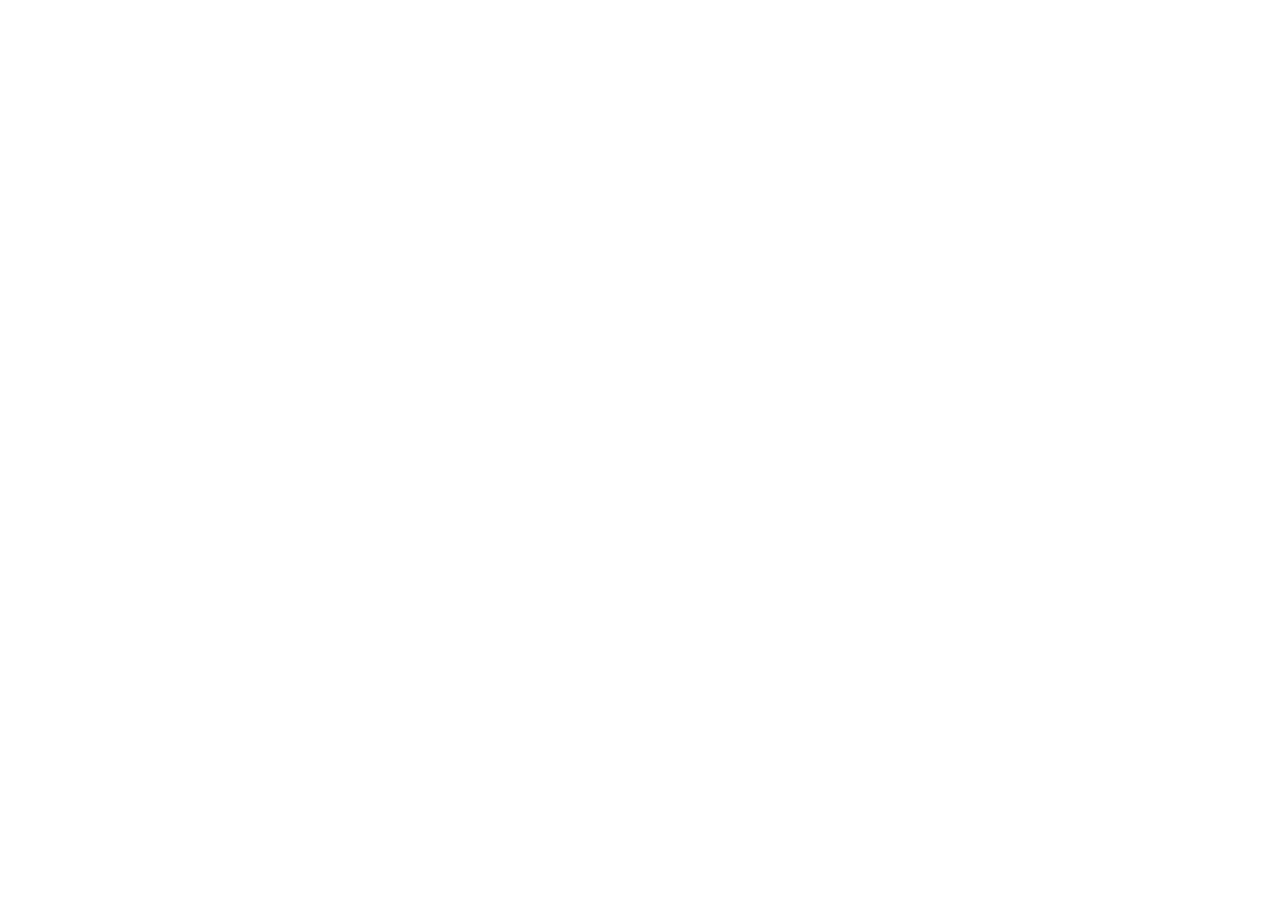
==== paneles/panel-admin.html @ 3c6b1257 "feat: estructura base FerreSystem v0.1 - multi-tenant ERP-agnostico" ====
<!DOCTYPE html>
<html lang="es">
<head>
<meta charset="UTF-8">
<title>Panel Admin — FerreSystem</title>
<!-- TODO: cargar branding/{tenant_id}/branding.json (colores, logo, nombre) -->
</head>
<body>
<!-- TODO: tabs genéricos: Stock, Ventas, Pedidos, Despachos, Marketing -->
<!-- TODO: nunca hardcodear bodegas ni tenant_id — leer de config inyectada en build/deploy -->
</body>
</html>
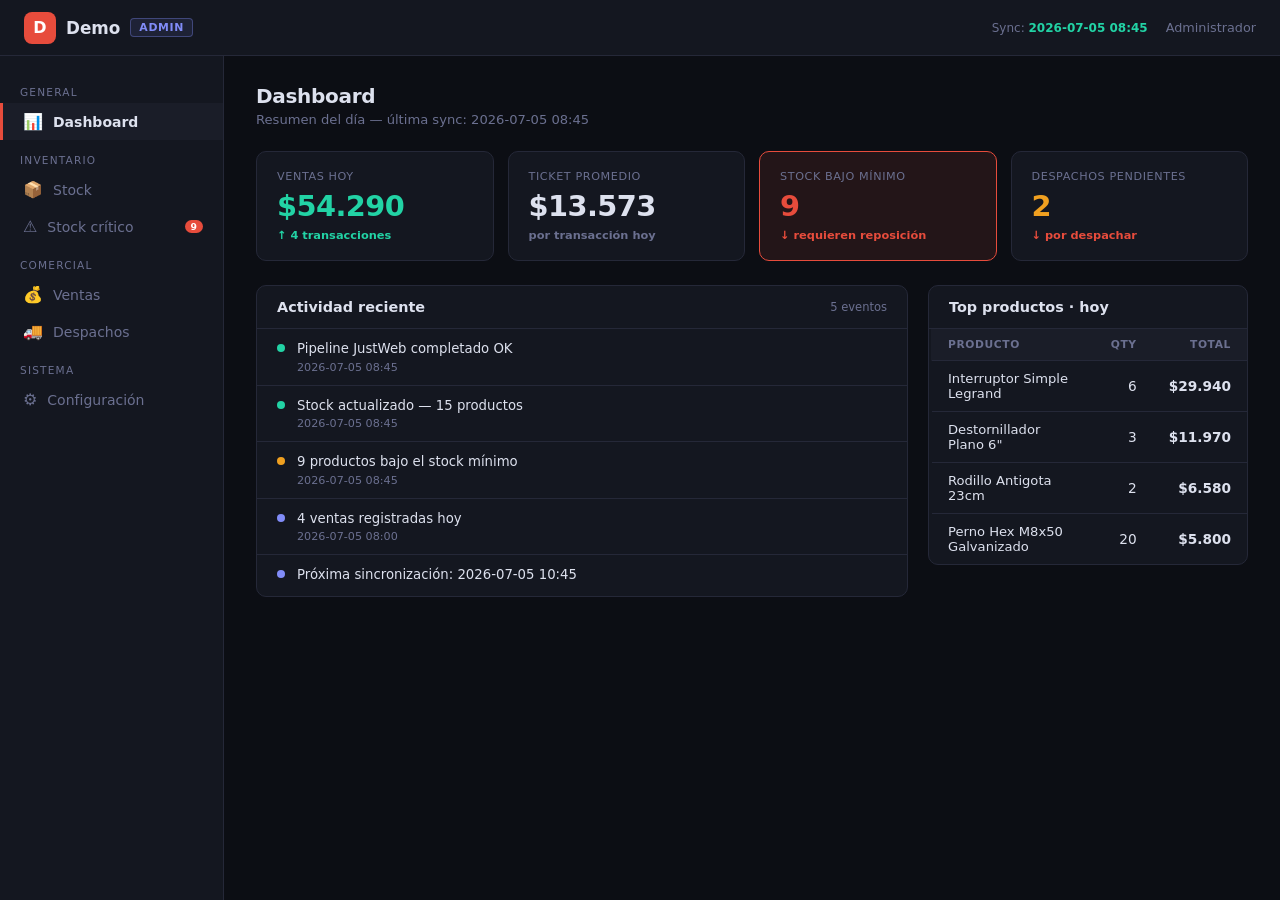
==== commit 9caa7f31: "feat(paneles): panel-admin completo + animaciones en vendedor y cliente - panel-admin.html: reescrit" ====
--- a/paneles/panel-admin.html
+++ b/paneles/panel-admin.html
@@ -2,11 +2,1088 @@
 <html lang="es">
 <head>
 <meta charset="UTF-8">
+<meta name="viewport" content="width=device-width, initial-scale=1.0">
 <title>Panel Admin — FerreSystem</title>
-<!-- TODO: cargar branding/{tenant_id}/branding.json (colores, logo, nombre) -->
+<style>
+  :root {
+    --cp: #e74c3c;
+    --bg: #0c0e14;
+    --bg-card: #141720;
+    --bg-card2: #1a1d28;
+    --border: #252838;
+    --text: #dde1ee;
+    --muted: #6b7090;
+    --ok: #22d3a5;
+    --ok-bg: rgba(34,211,165,0.09);
+    --warn: #f0a020;
+    --warn-bg: rgba(240,160,32,0.10);
+    --err: #e74c3c;
+    --err-bg: rgba(231,76,60,0.10);
+    --info: #818cf8;
+    --info-bg: rgba(129,140,248,0.10);
+    --r: 10px;
+    --font: 'Segoe UI', system-ui, sans-serif;
+  }
+  *, *::before, *::after { box-sizing: border-box; margin: 0; padding: 0; }
+  body { background: var(--bg); color: var(--text); font-family: var(--font); min-height: 100vh; }
+
+  /* ── ANIMATIONS ──────────────────────────────────────────────────────── */
+  @keyframes rise {
+    to { opacity: 1; transform: translateY(0); }
+  }
+  @keyframes pageIn {
+    from { opacity: 0; transform: translateY(8px); }
+    to   { opacity: 1; transform: translateY(0); }
+  }
+  @media (prefers-reduced-motion: reduce) {
+    .kpi-card, .stat-card { animation: none !important; opacity: 1 !important; transform: none !important; }
+    .page.active { animation: none; }
+    .nav-item { transition: none; }
+  }
+
+  /* ── NAV ─────────────────────────────────────────────────────────────── */
+  nav {
+    display: flex; align-items: center; justify-content: space-between;
+    padding: 0 24px; height: 56px;
+    background: var(--bg-card); border-bottom: 1px solid var(--border);
+    position: sticky; top: 0; z-index: 100;
+  }
+  .nav-logo { display: flex; align-items: center; gap: 10px; font-weight: 700; font-size: 1.05rem; }
+  .nav-logo-dot {
+    width: 32px; height: 32px; border-radius: 8px;
+    background: var(--cp); display: flex; align-items: center;
+    justify-content: center; font-weight: 900; font-size: 1rem; color: #fff;
+    flex-shrink: 0;
+  }
+  .nav-role {
+    font-size: 0.68rem; background: var(--info-bg); color: var(--info);
+    border: 1px solid rgba(129,140,248,0.35); border-radius: 4px;
+    padding: 2px 8px; text-transform: uppercase; letter-spacing: 0.06em; font-weight: 700;
+  }
+  .nav-right { display: flex; align-items: center; gap: 18px; }
+  .nav-sync { font-size: 0.75rem; color: var(--muted); }
+  .nav-sync strong { color: var(--ok); font-weight: 600; }
+  .nav-user { font-size: 0.8rem; color: var(--muted); }
+
+  /* ── LAYOUT ──────────────────────────────────────────────────────────── */
+  .layout { display: grid; grid-template-columns: 224px 1fr; min-height: calc(100vh - 56px); }
+
+  /* ── SIDEBAR ─────────────────────────────────────────────────────────── */
+  aside {
+    background: var(--bg-card); border-right: 1px solid var(--border);
+    padding: 16px 0; overflow-y: auto;
+  }
+  .nav-section {
+    padding: 14px 20px 5px; font-size: 0.66rem; color: var(--muted);
+    text-transform: uppercase; letter-spacing: 1.2px;
+  }
+  .nav-item {
+    display: flex; align-items: center; gap: 10px;
+    padding: 9px 20px; cursor: pointer; font-size: 0.875rem;
+    color: var(--muted); border-left: 3px solid transparent;
+    transition: background 0.18s, color 0.18s, border-color 0.18s;
+    user-select: none;
+  }
+  .nav-item:hover { background: var(--bg-card2); color: var(--text); }
+  .nav-item.active {
+    color: var(--text); border-left-color: var(--cp);
+    background: var(--bg-card2); font-weight: 600;
+  }
+  .nav-item .icon { font-size: 1rem; flex-shrink: 0; }
+  .nav-dot {
+    margin-left: auto; background: var(--err); color: #fff;
+    border-radius: 10px; font-size: 0.58rem; font-weight: 800;
+    padding: 1px 6px; display: none;
+  }
+  .nav-dot.on { display: inline; }
+
+  /* ── MAIN ────────────────────────────────────────────────────────────── */
+  main { padding: 28px 32px; overflow-y: auto; }
+  .page { display: none; }
+  .page.active { display: block; animation: pageIn 0.22s cubic-bezier(.22,1,.36,1); }
+  h2 { font-size: 1.25rem; font-weight: 800; margin-bottom: 4px; letter-spacing: -0.015em; }
+  .page-sub { color: var(--muted); font-size: 0.82rem; margin-bottom: 24px; }
+
+  /* ── KPI TILES ───────────────────────────────────────────────────────── */
+  .kpi-row {
+    display: grid; grid-template-columns: repeat(auto-fit, minmax(190px, 1fr));
+    gap: 14px; margin-bottom: 24px;
+  }
+  .kpi-card {
+    background: var(--bg-card); border: 1px solid var(--border);
+    border-radius: var(--r); padding: 18px 20px;
+    opacity: 0; transform: translateY(10px);
+    animation: rise .52s cubic-bezier(.22,1,.36,1) forwards;
+    transition: border-color 0.2s;
+  }
+  .kpi-card:nth-child(1) { animation-delay: .03s; }
+  .kpi-card:nth-child(2) { animation-delay: .08s; }
+  .kpi-card:nth-child(3) { animation-delay: .13s; }
+  .kpi-card:nth-child(4) { animation-delay: .18s; }
+  .kpi-label { font-size: 0.7rem; color: var(--muted); text-transform: uppercase; letter-spacing: 0.6px; }
+  .kpi-val {
+    font-size: 1.8rem; font-weight: 900; margin: 6px 0 5px;
+    font-variant-numeric: tabular-nums; letter-spacing: -0.02em;
+  }
+  .kpi-trend { display: flex; align-items: center; gap: 4px; font-size: 0.71rem; font-weight: 600; }
+  .kpi-trend.up   { color: var(--ok); }
+  .kpi-trend.down { color: var(--err); }
+  .kpi-trend.flat { color: var(--muted); }
+  .kpi-card.err  { border-color: var(--err);  background: var(--err-bg);  }
+  .kpi-card.err  .kpi-val  { color: var(--err); }
+  .kpi-card.ok   .kpi-val  { color: var(--ok); }
+  .kpi-card.warn .kpi-val  { color: var(--warn); }
+  .kpi-card.info .kpi-val  { color: var(--info); }
+
+  /* ── STAT CARDS ──────────────────────────────────────────────────────── */
+  .stats {
+    display: grid; grid-template-columns: repeat(auto-fit, minmax(155px, 1fr));
+    gap: 14px; margin-bottom: 20px;
+  }
+  .stat-card {
+    background: var(--bg-card); border: 1px solid var(--border);
+    border-radius: var(--r); padding: 16px 18px;
+  }
+  .stat-label { font-size: 0.7rem; color: var(--muted); text-transform: uppercase; letter-spacing: 0.5px; }
+  .stat-val { font-size: 1.65rem; font-weight: 800; margin: 5px 0 2px; font-variant-numeric: tabular-nums; }
+  .stat-sub { font-size: 0.72rem; color: var(--muted); }
+  .stat-card.err  { border-color: var(--err);  background: var(--err-bg);  }
+  .stat-card.err  .stat-val { color: var(--err); }
+  .stat-card.ok   .stat-val { color: var(--ok); }
+  .stat-card.warn .stat-val { color: var(--warn); }
+
+  /* ── GENERIC CARD ────────────────────────────────────────────────────── */
+  .card {
+    background: var(--bg-card); border: 1px solid var(--border);
+    border-radius: var(--r); overflow: hidden; margin-bottom: 20px;
+  }
+  .card-header {
+    display: flex; align-items: center; justify-content: space-between;
+    padding: 13px 20px; border-bottom: 1px solid var(--border);
+    gap: 12px;
+  }
+  .card-title { font-weight: 600; font-size: 0.9rem; display: flex; align-items: center; gap: 7px; }
+  .card-count { font-size: 0.72rem; color: var(--muted); font-weight: 400; }
+  .card-actions { display: flex; align-items: center; gap: 8px; flex-wrap: wrap; }
+
+  /* ── INPUTS ──────────────────────────────────────────────────────────── */
+  .search-input {
+    background: var(--bg-card2); border: 1px solid var(--border);
+    color: var(--text); border-radius: 6px; padding: 5px 12px;
+    font-size: 0.82rem; outline: none; width: 210px;
+    transition: border-color 0.2s;
+  }
+  .search-input:focus { border-color: var(--cp); }
+  .search-input::placeholder { color: var(--muted); }
+
+  /* ── TABLES ──────────────────────────────────────────────────────────── */
+  table { width: 100%; border-collapse: collapse; font-size: 0.855rem; }
+  th {
+    text-align: left; padding: 9px 16px;
+    font-size: 0.67rem; text-transform: uppercase; letter-spacing: 0.6px;
+    color: var(--muted); border-bottom: 1px solid var(--border);
+    background: var(--bg-card2); white-space: nowrap;
+  }
+  th.r { text-align: right; }
+  td { padding: 10px 16px; border-bottom: 1px solid var(--border); vertical-align: middle; }
+  td.r { text-align: right; }
+  tr:last-child td { border-bottom: none; }
+  tr { border-left: 3px solid transparent; }
+  tr.rl-r { border-left-color: var(--err); }
+  tr.rl-a { border-left-color: var(--warn); }
+  tr.rl-v { border-left-color: var(--ok); }
+  tbody tr:hover td { background: var(--bg-card2); }
+
+  /* ── RATIO BAR ───────────────────────────────────────────────────────── */
+  .ratio-wrap { display: flex; align-items: center; gap: 8px; }
+  .ratio-track { width: 56px; height: 4px; background: var(--border); border-radius: 2px; overflow: hidden; flex-shrink: 0; }
+  .ratio-fill { height: 100%; border-radius: 2px; transition: width 0.4s ease; }
+  .ratio-fill.r  { background: var(--err); }
+  .ratio-fill.a  { background: var(--warn); }
+  .ratio-fill.v  { background: var(--ok); }
+  .ratio-lbl { font-size: 0.68rem; font-weight: 700; font-variant-numeric: tabular-nums; }
+  .ratio-lbl.r { color: var(--err); }
+  .ratio-lbl.a { color: var(--warn); }
+  .ratio-lbl.v { color: var(--ok); }
+
+  /* ── DASHBOARD GRID ──────────────────────────────────────────────────── */
+  .dash-grid { display: grid; grid-template-columns: 1fr 320px; gap: 20px; }
+
+  /* ── ACTIVITY FEED ───────────────────────────────────────────────────── */
+  .feed-item {
+    display: flex; gap: 12px; padding: 11px 20px;
+    border-bottom: 1px solid var(--border); align-items: flex-start;
+  }
+  .feed-item:last-child { border-bottom: none; }
+  .feed-dot {
+    width: 8px; height: 8px; border-radius: 50%;
+    margin-top: 4px; flex-shrink: 0;
+  }
+  .feed-dot.ok   { background: var(--ok); }
+  .feed-dot.warn { background: var(--warn); }
+  .feed-dot.err  { background: var(--err); box-shadow: 0 0 5px var(--err); }
+  .feed-dot.info { background: var(--info); }
+  .feed-text { font-size: 0.83rem; line-height: 1.4; }
+  .feed-meta { font-size: 0.7rem; color: var(--muted); margin-top: 2px; }
+
+  /* ── BODEGA PILLS ────────────────────────────────────────────────────── */
+  .bodega-pills {
+    display: flex; gap: 7px; flex-wrap: wrap;
+    padding: 12px 20px; border-bottom: 1px solid var(--border);
+  }
+  .bodega-pill {
+    background: var(--bg-card2); border: 1px solid var(--border);
+    color: var(--muted); border-radius: 20px; padding: 4px 14px;
+    font-size: 0.77rem; cursor: pointer; font-weight: 500;
+    transition: all 0.18s;
+  }
+  .bodega-pill.active { background: var(--cp); border-color: var(--cp); color: #fff; }
+  .bodega-pill:hover:not(.active) { border-color: var(--muted); color: var(--text); }
+
+  /* ── PERIOD SELECTOR ─────────────────────────────────────────────────── */
+  .period-tabs {
+    display: flex; gap: 3px; background: var(--bg-card2);
+    border-radius: 8px; padding: 3px; width: fit-content;
+  }
+  .period-tab {
+    padding: 5px 16px; border-radius: 6px; font-size: 0.78rem;
+    cursor: pointer; color: var(--muted); border: none;
+    background: none; transition: all 0.18s;
+  }
+  .period-tab.active {
+    background: var(--bg-card); color: var(--text); font-weight: 600;
+    box-shadow: 0 1px 4px rgba(0,0,0,0.35);
+  }
+
+  /* ── STATUS BADGES ───────────────────────────────────────────────────── */
+  .badge {
+    display: inline-flex; align-items: center; gap: 4px;
+    padding: 3px 9px; border-radius: 12px; font-size: 0.7rem; font-weight: 700;
+    white-space: nowrap;
+  }
+  .badge::before { content: ''; width: 5px; height: 5px; border-radius: 50%; flex-shrink: 0; }
+  .badge-pend { background: var(--warn-bg); color: var(--warn); border: 1px solid rgba(240,160,32,0.35); }
+  .badge-pend::before { background: var(--warn); }
+  .badge-env  { background: var(--info-bg); color: var(--info); border: 1px solid rgba(129,140,248,0.35); }
+  .badge-env::before  { background: var(--info); }
+  .badge-ok   { background: var(--ok-bg);   color: var(--ok);   border: 1px solid rgba(34,211,165,0.3); }
+  .badge-ok::before   { background: var(--ok); }
+  .badge-off  { background: rgba(107,114,128,0.1); color: var(--muted); border: 1px solid var(--border); }
+  .badge-off::before  { background: var(--muted); }
+
+  /* ── FILTER BUTTONS ──────────────────────────────────────────────────── */
+  .btn-filter {
+    padding: 4px 12px; border-radius: 6px; font-size: 0.77rem; font-weight: 500;
+    cursor: pointer; border: 1px solid var(--border); background: var(--bg-card2);
+    color: var(--muted); transition: all 0.18s;
+  }
+  .btn-filter:hover { border-color: var(--muted); color: var(--text); }
+  .btn-filter.active { background: var(--bg-card); color: var(--text); border-color: rgba(255,255,255,0.2); font-weight: 600; }
+
+  /* ── MODULE GRID ─────────────────────────────────────────────────────── */
+  .module-grid {
+    display: grid; grid-template-columns: repeat(auto-fill, minmax(200px, 1fr));
+    gap: 10px; padding: 18px;
+  }
+  .module-card {
+    background: var(--bg-card2); border: 1px solid var(--border);
+    border-radius: 8px; padding: 13px 15px;
+    display: flex; align-items: center; justify-content: space-between; gap: 10px;
+  }
+  .module-name { font-size: 0.84rem; font-weight: 600; }
+  .module-desc { font-size: 0.7rem; color: var(--muted); margin-top: 2px; }
+  .mod-on  { color: var(--ok);   font-size: 0.72rem; font-weight: 700; white-space: nowrap; }
+  .mod-off { color: var(--muted); font-size: 0.72rem; font-weight: 700; white-space: nowrap; }
+
+  /* ── CONFIG ROWS ─────────────────────────────────────────────────────── */
+  .cfg-row {
+    display: flex; justify-content: space-between; align-items: center;
+    padding: 10px 20px; border-bottom: 1px solid var(--border); font-size: 0.855rem;
+    gap: 16px;
+  }
+  .cfg-row:last-child { border-bottom: none; }
+  .cfg-key { color: var(--muted); flex-shrink: 0; }
+  .cfg-val { font-family: 'Consolas', monospace; font-size: 0.8rem; text-align: right; }
+
+  /* ── ALERT ITEMS ─────────────────────────────────────────────────────── */
+  .alerta-item {
+    display: flex; align-items: center; gap: 14px;
+    padding: 12px 20px; border-bottom: 1px solid var(--border);
+  }
+  .alerta-item:last-child { border-bottom: none; }
+  .alerta-icon { font-size: 1.1rem; flex-shrink: 0; }
+  .alerta-info { flex: 1; min-width: 0; }
+  .alerta-nombre { font-weight: 600; font-size: 0.875rem; white-space: nowrap; overflow: hidden; text-overflow: ellipsis; }
+  .alerta-detalle { font-size: 0.73rem; color: var(--muted); margin-top: 2px; }
+  .alerta-nums { text-align: right; flex-shrink: 0; }
+  .alerta-num { font-size: 1.3rem; font-weight: 900; color: var(--err); font-variant-numeric: tabular-nums; }
+  .alerta-min { font-size: 0.7rem; color: var(--muted); }
+
+  /* ── EMPTY STATE ─────────────────────────────────────────────────────── */
+  .empty { text-align: center; padding: 48px 20px; color: var(--muted); }
+  .empty .icon { font-size: 2rem; margin-bottom: 10px; }
+  .empty p { font-size: 0.875rem; }
+
+  /* ── MONO ────────────────────────────────────────────────────────────── */
+  .mono { font-family: 'Consolas', monospace; font-size: 0.8rem; color: var(--muted); }
+
+  /* ── RESPONSIVE ──────────────────────────────────────────────────────── */
+  @media (max-width: 960px) {
+    .dash-grid { grid-template-columns: 1fr; }
+  }
+  @media (max-width: 860px) {
+    .layout { grid-template-columns: 1fr; }
+    aside { display: none; }
+    main { padding: 16px; }
+    .kpi-row { grid-template-columns: repeat(2, 1fr); }
+  }
+  @media (max-width: 480px) {
+    .kpi-row { grid-template-columns: 1fr; }
+    .search-input { width: 100%; }
+  }
+</style>
 </head>
 <body>
-<!-- TODO: tabs genéricos: Stock, Ventas, Pedidos, Despachos, Marketing -->
-<!-- TODO: nunca hardcodear bodegas ni tenant_id — leer de config inyectada en build/deploy -->
+
+<nav>
+  <div class="nav-logo">
+    <div class="nav-logo-dot" id="nav-inicial">F</div>
+    <span id="nav-nombre">FerreSystem</span>
+    <span class="nav-role">Admin</span>
+  </div>
+  <div class="nav-right">
+    <span class="nav-sync">Sync: <strong id="nav-sync">—</strong></span>
+    <span class="nav-user" id="nav-user">Administrador</span>
+  </div>
+</nav>
+
+<div class="layout">
+  <aside>
+    <div class="nav-section">General</div>
+    <div class="nav-item active" onclick="showPage('dashboard', this)">
+      <span class="icon">📊</span> Dashboard
+    </div>
+
+    <div class="nav-section">Inventario</div>
+    <div class="nav-item" onclick="showPage('stock', this)">
+      <span class="icon">📦</span> Stock
+    </div>
+    <div class="nav-item" onclick="showPage('alertas', this)" id="menu-alertas">
+      <span class="icon">⚠️</span> Stock crítico
+      <span class="nav-dot" id="dot-alertas">0</span>
+    </div>
+
+    <div class="nav-section">Comercial</div>
+    <div class="nav-item" onclick="showPage('ventas', this)">
+      <span class="icon">💰</span> Ventas
+    </div>
+    <div class="nav-item" onclick="showPage('despachos', this)">
+      <span class="icon">🚚</span> Despachos
+    </div>
+
+    <div class="nav-section">Sistema</div>
+    <div class="nav-item" onclick="showPage('config', this)">
+      <span class="icon">⚙️</span> Configuración
+    </div>
+  </aside>
+
+  <main>
+
+    <!-- ── DASHBOARD ──────────────────────────────────────────────────── -->
+    <div class="page active" id="page-dashboard">
+      <h2>Dashboard</h2>
+      <p class="page-sub" id="dash-sub">Resumen operacional</p>
+
+      <div class="kpi-row" id="kpi-row"></div>
+
+      <div class="dash-grid">
+        <div>
+          <div class="card">
+            <div class="card-header">
+              <span class="card-title">Actividad reciente</span>
+              <span class="card-count" id="feed-count"></span>
+            </div>
+            <div id="feed-lista"></div>
+          </div>
+        </div>
+
+        <div>
+          <div class="card">
+            <div class="card-header">
+              <span class="card-title">Top productos · hoy</span>
+            </div>
+            <table>
+              <thead>
+                <tr>
+                  <th>Producto</th>
+                  <th class="r">Qty</th>
+                  <th class="r">Total</th>
+                </tr>
+              </thead>
+              <tbody id="top-prod"></tbody>
+            </table>
+          </div>
+        </div>
+      </div>
+    </div>
+
+    <!-- ── STOCK ───────────────────────────────────────────────────────── -->
+    <div class="page" id="page-stock">
+      <h2>Stock</h2>
+      <p class="page-sub">Inventario actual sincronizado desde el ERP</p>
+
+      <div class="stats" id="stats-stock"></div>
+
+      <div class="card">
+        <div class="bodega-pills" id="bodega-pills"></div>
+        <div class="card-header">
+          <span class="card-title">
+            Productos
+            <span class="card-count" id="stock-count"></span>
+          </span>
+          <div class="card-actions">
+            <input class="search-input" type="text"
+              placeholder="Buscar producto o SKU…"
+              oninput="filtrarStock(this.value)">
+          </div>
+        </div>
+        <table>
+          <thead>
+            <tr>
+              <th>SKU</th>
+              <th>Producto</th>
+              <th>Categoría</th>
+              <th>Bodega</th>
+              <th class="r">Stock</th>
+              <th class="r">Mínimo</th>
+              <th>Estado</th>
+            </tr>
+          </thead>
+          <tbody id="tabla-stock"></tbody>
+        </table>
+      </div>
+    </div>
+
+    <!-- ── ALERTAS ─────────────────────────────────────────────────────── -->
+    <div class="page" id="page-alertas">
+      <h2>Stock crítico</h2>
+      <p class="page-sub">Productos bajo mínimo — requieren reposición</p>
+
+      <div class="stats" id="stats-alertas"></div>
+
+      <div class="card">
+        <div id="lista-alertas"></div>
+      </div>
+    </div>
+
+    <!-- ── VENTAS ──────────────────────────────────────────────────────── -->
+    <div class="page" id="page-ventas">
+      <h2>Ventas</h2>
+      <p class="page-sub">Historial de transacciones del ERP</p>
+
+      <div style="display:flex;align-items:center;gap:16px;margin-bottom:20px;flex-wrap:wrap">
+        <div class="period-tabs">
+          <button class="period-tab active" onclick="setPeriodo('hoy',this)">Hoy</button>
+          <button class="period-tab" onclick="setPeriodo('semana',this)">Semana</button>
+          <button class="period-tab" onclick="setPeriodo('mes',this)">Mes</button>
+        </div>
+      </div>
+
+      <div class="stats" id="stats-ventas"></div>
+
+      <div class="card">
+        <div class="card-header">
+          <span class="card-title">
+            Transacciones
+            <span class="card-count" id="ventas-count"></span>
+          </span>
+          <input class="search-input" type="text"
+            placeholder="Buscar producto…"
+            oninput="filtrarVentas(this.value)">
+        </div>
+        <table>
+          <thead>
+            <tr>
+              <th>Fecha</th>
+              <th>Producto</th>
+              <th>Categoría</th>
+              <th class="r">Qty</th>
+              <th class="r">P. unit.</th>
+              <th class="r">Total</th>
+              <th>Vendedor</th>
+            </tr>
+          </thead>
+          <tbody id="tabla-ventas"></tbody>
+        </table>
+      </div>
+    </div>
+
+    <!-- ── DESPACHOS ───────────────────────────────────────────────────── -->
+    <div class="page" id="page-despachos">
+      <h2>Despachos</h2>
+      <p class="page-sub">Pedidos y estado de entrega</p>
+
+      <div class="stats" id="stats-despachos"></div>
+
+      <div class="card">
+        <div class="card-header">
+          <span class="card-title">
+            Pedidos
+            <span class="card-count" id="despachos-count"></span>
+          </span>
+          <div class="card-actions">
+            <button class="btn-filter active" onclick="setFiltroDesp('todos',this)">Todos</button>
+            <button class="btn-filter" onclick="setFiltroDesp('pendiente',this)">Pendientes</button>
+            <button class="btn-filter" onclick="setFiltroDesp('enviado',this)">En camino</button>
+            <button class="btn-filter" onclick="setFiltroDesp('entregado',this)">Entregados</button>
+          </div>
+        </div>
+        <table>
+          <thead>
+            <tr>
+              <th>N° Pedido</th>
+              <th>Cliente</th>
+              <th>Detalle</th>
+              <th class="r">Total</th>
+              <th>Estado</th>
+              <th>Fecha</th>
+            </tr>
+          </thead>
+          <tbody id="tabla-despachos"></tbody>
+        </table>
+      </div>
+    </div>
+
+    <!-- ── CONFIGURACIÓN ───────────────────────────────────────────────── -->
+    <div class="page" id="page-config">
+      <h2>Configuración</h2>
+      <p class="page-sub">Parámetros del tenant — solo lectura</p>
+
+      <div class="card" style="margin-bottom:20px">
+        <div class="card-header"><span class="card-title">Módulos activos</span></div>
+        <div class="module-grid" id="module-grid"></div>
+      </div>
+
+      <div class="card" style="margin-bottom:20px">
+        <div class="card-header"><span class="card-title">Conexión ERP</span></div>
+        <div id="cfg-erp"></div>
+      </div>
+
+      <div class="card">
+        <div class="card-header"><span class="card-title">Pipeline de sincronización</span></div>
+        <div id="cfg-sync"></div>
+      </div>
+    </div>
+
+  </main>
+</div>
+
+<script>
+// ─── TENANT CONFIG ────────────────────────────────────────────────────────────
+// En producción se inyecta desde tenants/{id}.json + branding/{id}/branding.json
+const TENANT_CONFIG = {
+  nombre_corto:    "Demo",
+  color_primario:  "#e74c3c",
+  bodegas:         ["Principal", "Secundaria"],
+  stock_minimo_default: 5,
+  modulos_activos: {
+    dashboard:     true,
+    stock:         true,
+    ventas:        true,
+    despachos:     true,
+    alertas:       true,
+    configuracion: true,
+  },
+  alertas: {
+    stock_minimo_por_categoria: {
+      "Tornillería": 20,
+      "Herramientas": 3,
+      "Electricidad": 10,
+      "Plomería": 8,
+      "Pintura": 5,
+    }
+  },
+  erp: "JustWeb",
+  sync: {
+    stock_cada_horas:  2,
+    ventas_cada_horas: 1,
+    ultima_sync:       "2026-07-05 08:45",
+    siguiente_sync:    "2026-07-05 10:45",
+  }
+};
+
+// ─── STOCK DATA ───────────────────────────────────────────────────────────────
+// En producción desde data/{tenant_id}/{token}/stock.json
+const STOCK_DATA = [
+  { sku:"TOR-001", nombre:'Tornillo 6x1" C/Plana Zincado x100', categoria:"Tornillería",  bodega:"Principal",  stock:3,  precio:1490  },
+  { sku:"TOR-002", nombre:"Perno Hex M8x50 Galvanizado",         categoria:"Tornillería",  bodega:"Principal",  stock:45, precio:290   },
+  { sku:"TOR-003", nombre:"Tuerca M8 Galvanizada x50",           categoria:"Tornillería",  bodega:"Principal",  stock:2,  precio:890   },
+  { sku:"HER-001", nombre:'Destornillador Plano 6"',             categoria:"Herramientas", bodega:"Principal",  stock:12, precio:3990  },
+  { sku:"HER-002", nombre:"Martillo Carpintero 500g",            categoria:"Herramientas", bodega:"Principal",  stock:1,  precio:8490  },
+  { sku:"HER-003", nombre:"Llave Combinada 13mm",                categoria:"Herramientas", bodega:"Secundaria", stock:7,  precio:4290  },
+  { sku:"ELE-001", nombre:"Cable THHN 2.5mm Rojo x100m",         categoria:"Electricidad", bodega:"Principal",  stock:4,  precio:89900 },
+  { sku:"ELE-002", nombre:"Interruptor Simple Legrand",          categoria:"Electricidad", bodega:"Principal",  stock:18, precio:4990  },
+  { sku:"ELE-003", nombre:"Enchufe Triple c/tierra",             categoria:"Electricidad", bodega:"Principal",  stock:9,  precio:2990  },
+  { sku:"PLO-001", nombre:"Codo PVC 110mm 90°",                  categoria:"Plomería",     bodega:"Principal",  stock:6,  precio:1890  },
+  { sku:"PLO-002", nombre:'Llave de Paso 1/2" Bronce',           categoria:"Plomería",     bodega:"Principal",  stock:2,  precio:7990  },
+  { sku:"PIN-001", nombre:"Pintura Látex Blanco 4L",             categoria:"Pintura",      bodega:"Principal",  stock:0,  precio:15990 },
+  { sku:"PIN-002", nombre:"Rodillo Antigota 23cm",               categoria:"Pintura",      bodega:"Principal",  stock:11, precio:3290  },
+  { sku:"TOR-004", nombre:'Clavo Punta París 3" x1kg',           categoria:"Tornillería",  bodega:"Secundaria", stock:88, precio:1990  },
+  { sku:"HER-004", nombre:"Sierra Caladora Black+Decker",        categoria:"Herramientas", bodega:"Principal",  stock:2,  precio:54990 },
+];
+
+// ─── VENTAS DATA ──────────────────────────────────────────────────────────────
+// En producción desde data/{tenant_id}/{token}/ventas.json
+const VENTAS_DATA = [
+  { fecha:"2026-07-05 09:12", sku:"TOR-002", nombre:"Perno Hex M8x50 Galvanizado",   categoria:"Tornillería",  qty:20, precio:290,   vendedor:"C. Muñoz" },
+  { fecha:"2026-07-05 08:55", sku:"HER-001", nombre:'Destornillador Plano 6"',        categoria:"Herramientas", qty:3,  precio:3990,  vendedor:"R. Lagos"  },
+  { fecha:"2026-07-05 08:30", sku:"ELE-002", nombre:"Interruptor Simple Legrand",    categoria:"Electricidad", qty:6,  precio:4990,  vendedor:"C. Muñoz"  },
+  { fecha:"2026-07-05 08:10", sku:"PIN-002", nombre:"Rodillo Antigota 23cm",         categoria:"Pintura",      qty:2,  precio:3290,  vendedor:"R. Lagos"  },
+  { fecha:"2026-07-04 17:45", sku:"TOR-004", nombre:'Clavo Punta París 3" x1kg',     categoria:"Tornillería",  qty:5,  precio:1990,  vendedor:"M. Vera"   },
+  { fecha:"2026-07-04 16:20", sku:"HER-003", nombre:"Llave Combinada 13mm",          categoria:"Herramientas", qty:2,  precio:4290,  vendedor:"C. Muñoz"  },
+  { fecha:"2026-07-04 15:05", sku:"ELE-003", nombre:"Enchufe Triple c/tierra",       categoria:"Electricidad", qty:4,  precio:2990,  vendedor:"R. Lagos"  },
+  { fecha:"2026-07-04 14:30", sku:"PLO-001", nombre:"Codo PVC 110mm 90°",            categoria:"Plomería",     qty:3,  precio:1890,  vendedor:"M. Vera"   },
+  { fecha:"2026-07-03 11:00", sku:"ELE-001", nombre:"Cable THHN 2.5mm Rojo x100m",  categoria:"Electricidad", qty:1,  precio:89900, vendedor:"C. Muñoz"  },
+  { fecha:"2026-07-03 10:15", sku:"HER-002", nombre:"Martillo Carpintero 500g",      categoria:"Herramientas", qty:1,  precio:8490,  vendedor:"R. Lagos"  },
+  { fecha:"2026-07-03 09:30", sku:"TOR-001", nombre:'Tornillo 6x1" C/Plana x100',    categoria:"Tornillería",  qty:10, precio:1490,  vendedor:"M. Vera"   },
+  { fecha:"2026-07-02 16:00", sku:"PLO-002", nombre:'Llave de Paso 1/2" Bronce',     categoria:"Plomería",     qty:1,  precio:7990,  vendedor:"C. Muñoz"  },
+];
+
+// ─── DESPACHOS DATA ───────────────────────────────────────────────────────────
+const DESPACHOS_DATA = [
+  { id:"PED-2026-089", cliente:"Constructora Andina",  detalle:'Tornillo 6x1" x200, Perno M8x50 x50',         total:54800,  estado:"pendiente", fecha:"2026-07-05" },
+  { id:"PED-2026-088", cliente:"Proyecto Maipú",       detalle:"Cable THHN x200m, Interruptores x10",         total:209800, estado:"enviado",   fecha:"2026-07-04" },
+  { id:"PED-2026-087", cliente:"Ferretería Central",   detalle:"Surtido herramientas — 15 ítems",             total:87500,  estado:"entregado", fecha:"2026-07-03" },
+  { id:"PED-2026-086", cliente:"Obra Los Robles",      detalle:"Codos PVC x20, Llaves de paso x5",            total:57650,  estado:"entregado", fecha:"2026-07-02" },
+  { id:"PED-2026-085", cliente:"Maestranza Norte",     detalle:"Rodillos x10, Pintura látex x5",              total:113350, estado:"pendiente", fecha:"2026-07-05" },
+  { id:"PED-2026-084", cliente:"Proyecto Quilicura",   detalle:"Sierra caladora x2, Martillos x5",            total:152380, estado:"enviado",   fecha:"2026-07-04" },
+];
+
+// ─── HELPERS ──────────────────────────────────────────────────────────────────
+const HOY = '2026-07-05';
+const SEMANA = ['2026-07-05','2026-07-04','2026-07-03','2026-07-02','2026-07-01'];
+
+function fmt(n) { return '$' + Math.round(n).toLocaleString('es-CL'); }
+function fmtK(n) { return n >= 1e6 ? `$${(n/1e6).toFixed(1)}M` : fmt(n); }
+
+function stockMin(p) {
+  const cat = TENANT_CONFIG.alertas?.stock_minimo_por_categoria;
+  return (cat && cat[p.categoria]) ?? TENANT_CONFIG.stock_minimo_default;
+}
+function estadoStock(p) {
+  const m = stockMin(p);
+  if (p.stock === 0)        return 'r';
+  if (p.stock <= m * 0.5)  return 'r';
+  if (p.stock <= m)        return 'a';
+  return 'v';
+}
+function barEstado(p) {
+  const e = estadoStock(p);
+  const m = stockMin(p);
+  const pct = m > 0 ? Math.round(Math.min(p.stock / m, 1) * 100) : (p.stock > 0 ? 100 : 0);
+  const lbl = { r:'Crítico', a:'Bajo', v:'OK' };
+  return `<div class="ratio-wrap">
+    <div class="ratio-track"><div class="ratio-fill ${e}" style="width:${pct}%"></div></div>
+    <span class="ratio-lbl ${e}">${lbl[e]}</span>
+  </div>`;
+}
+
+// ─── BRANDING ─────────────────────────────────────────────────────────────────
+function aplicarBranding() {
+  const cfg = TENANT_CONFIG;
+  document.documentElement.style.setProperty('--cp', cfg.color_primario || '#e74c3c');
+  const ini = (cfg.nombre_corto || 'F')[0].toUpperCase();
+  document.getElementById('nav-inicial').textContent = ini;
+  document.getElementById('nav-nombre').textContent  = cfg.nombre_corto || 'FerreSystem';
+  document.getElementById('nav-sync').textContent    = cfg.sync?.ultima_sync || '—';
+  document.title = 'Panel Admin — ' + (cfg.nombre_corto || 'FerreSystem');
+}
+
+// ─── NAVEGACIÓN ───────────────────────────────────────────────────────────────
+function showPage(id, el) {
+  document.querySelectorAll('.page').forEach(p => p.classList.remove('active'));
+  document.querySelectorAll('.nav-item').forEach(n => n.classList.remove('active'));
+  document.getElementById('page-' + id).classList.add('active');
+  if (el) el.classList.add('active');
+}
+
+// ─── DASHBOARD ────────────────────────────────────────────────────────────────
+function renderDashboard() {
+  const ventasHoy  = VENTAS_DATA.filter(v => v.fecha.startsWith(HOY));
+  const totalHoy   = ventasHoy.reduce((s, v) => s + v.precio * v.qty, 0);
+  const ticket     = ventasHoy.length > 0 ? totalHoy / ventasHoy.length : 0;
+  const noCriticos = STOCK_DATA.filter(p => estadoStock(p) !== 'v').length;
+  const pendientes = DESPACHOS_DATA.filter(d => d.estado === 'pendiente').length;
+
+  document.getElementById('dash-sub').textContent =
+    `Resumen del día — última sync: ${TENANT_CONFIG.sync.ultima_sync}`;
+
+  document.getElementById('kpi-row').innerHTML = `
+    <div class="kpi-card ${totalHoy > 0 ? 'ok' : ''}">
+      <div class="kpi-label">Ventas hoy</div>
+      <div class="kpi-val">${fmtK(totalHoy)}</div>
+      <div class="kpi-trend up">↑ ${ventasHoy.length} transacciones</div>
+    </div>
+    <div class="kpi-card">
+      <div class="kpi-label">Ticket promedio</div>
+      <div class="kpi-val">${fmtK(ticket)}</div>
+      <div class="kpi-trend flat">por transacción hoy</div>
+    </div>
+    <div class="kpi-card ${noCriticos > 0 ? 'err' : 'ok'}">
+      <div class="kpi-label">Stock bajo mínimo</div>
+      <div class="kpi-val">${noCriticos}</div>
+      <div class="kpi-trend ${noCriticos > 0 ? 'down' : 'up'}">
+        ${noCriticos > 0 ? '↓ requieren reposición' : '↑ todo en orden'}
+      </div>
+    </div>
+    <div class="kpi-card ${pendientes > 0 ? 'warn' : 'ok'}">
+      <div class="kpi-label">Despachos pendientes</div>
+      <div class="kpi-val">${pendientes}</div>
+      <div class="kpi-trend ${pendientes > 0 ? 'down' : 'flat'}">
+        ${pendientes > 0 ? '↓ por despachar' : 'sin pendientes'}
+      </div>
+    </div>
+  `;
+
+  // Feed
+  const feed = [
+    { t:'ok',   msg:`Pipeline ${TENANT_CONFIG.erp} completado OK`,       ts: TENANT_CONFIG.sync.ultima_sync },
+    { t:'ok',   msg:`Stock actualizado — ${STOCK_DATA.length} productos`,  ts: TENANT_CONFIG.sync.ultima_sync },
+    { t:'warn', msg:`${noCriticos} productos bajo el stock mínimo`,       ts: TENANT_CONFIG.sync.ultima_sync },
+    { t:'info', msg:`${ventasHoy.length} ventas registradas hoy`,         ts: HOY + ' 08:00' },
+    { t:'info', msg:`Próxima sincronización: ${TENANT_CONFIG.sync.siguiente_sync}`, ts: '' },
+  ];
+  document.getElementById('feed-count').textContent = `${feed.length} eventos`;
+  document.getElementById('feed-lista').innerHTML = feed.map(f => `
+    <div class="feed-item">
+      <div class="feed-dot ${f.t}"></div>
+      <div>
+        <div class="feed-text">${f.msg}</div>
+        ${f.ts ? `<div class="feed-meta">${f.ts}</div>` : ''}
+      </div>
+    </div>
+  `).join('');
+
+  // Top productos
+  const agg = {};
+  ventasHoy.forEach(v => {
+    if (!agg[v.sku]) agg[v.sku] = { nombre: v.nombre, qty: 0, total: 0 };
+    agg[v.sku].qty   += v.qty;
+    agg[v.sku].total += v.precio * v.qty;
+  });
+  const top = Object.values(agg).sort((a,b) => b.total - a.total).slice(0, 5);
+  document.getElementById('top-prod').innerHTML = top.length
+    ? top.map(p => `
+        <tr>
+          <td style="font-size:0.82rem">${p.nombre}</td>
+          <td class="r" style="font-variant-numeric:tabular-nums">${p.qty}</td>
+          <td class="r" style="font-weight:700;font-variant-numeric:tabular-nums">${fmt(p.total)}</td>
+        </tr>`)
+      .join('')
+    : `<tr><td colspan="3"><div class="empty"><div class="icon">📋</div><p>Sin ventas hoy aún</p></div></td></tr>`;
+}
+
+// ─── STOCK ────────────────────────────────────────────────────────────────────
+let bodegaActual = 'Todas';
+let stockQ = '';
+
+function renderBodegaPills() {
+  const bodegas = ['Todas', ...TENANT_CONFIG.bodegas];
+  document.getElementById('bodega-pills').innerHTML = bodegas.map(b => `
+    <button class="bodega-pill ${b === 'Todas' ? 'active' : ''}"
+      onclick="setBodega('${b}',this)">${b}</button>
+  `).join('');
+}
+
+function setBodega(b, el) {
+  bodegaActual = b;
+  document.querySelectorAll('.bodega-pill').forEach(p => p.classList.remove('active'));
+  el.classList.add('active');
+  renderTablaStock();
+}
+
+function filtrarStock(q) { stockQ = q.toLowerCase(); renderTablaStock(); }
+
+function getStockFiltrado() {
+  return STOCK_DATA.filter(p => {
+    if (bodegaActual !== 'Todas' && p.bodega !== bodegaActual) return false;
+    if (stockQ && !p.nombre.toLowerCase().includes(stockQ) && !p.sku.toLowerCase().includes(stockQ)) return false;
+    return true;
+  });
+}
+
+function renderTablaStock() {
+  const datos = getStockFiltrado();
+  const cr = datos.filter(p => estadoStock(p) === 'r').length;
+  const ba = datos.filter(p => estadoStock(p) === 'a').length;
+  const ok = datos.filter(p => estadoStock(p) === 'v').length;
+
+  document.getElementById('stock-count').textContent = `(${datos.length})`;
+  document.getElementById('stats-stock').innerHTML = `
+    <div class="stat-card ${cr > 0 ? 'err' : ''}">
+      <div class="stat-label">Críticos / sin stock</div>
+      <div class="stat-val">${cr}</div>
+      <div class="stat-sub">reposición urgente</div>
+    </div>
+    <div class="stat-card">
+      <div class="stat-label">Stock bajo</div>
+      <div class="stat-val" style="color:var(--warn)">${ba}</div>
+      <div class="stat-sub">pedir pronto</div>
+    </div>
+    <div class="stat-card ok">
+      <div class="stat-label">Sin alertas</div>
+      <div class="stat-val">${ok}</div>
+      <div class="stat-sub">de ${datos.length} mostrados</div>
+    </div>
+  `;
+
+  document.getElementById('tabla-stock').innerHTML = datos.length
+    ? datos.map(p => `
+        <tr class="rl-${estadoStock(p)}">
+          <td class="mono">${p.sku}</td>
+          <td>${p.nombre}</td>
+          <td style="color:var(--muted);font-size:0.8rem">${p.categoria}</td>
+          <td style="color:var(--muted);font-size:0.8rem">${p.bodega}</td>
+          <td class="r"><strong style="font-variant-numeric:tabular-nums">${p.stock}</strong> <span style="font-size:0.7rem;color:var(--muted)">un</span></td>
+          <td class="r" style="color:var(--muted);font-variant-numeric:tabular-nums">${stockMin(p)}</td>
+          <td>${barEstado(p)}</td>
+        </tr>`)
+      .join('')
+    : `<tr><td colspan="7"><div class="empty"><div class="icon">📦</div><p>Sin resultados</p></div></td></tr>`;
+}
+
+// ─── ALERTAS ──────────────────────────────────────────────────────────────────
+function renderAlertas() {
+  const alertas = STOCK_DATA.filter(p => estadoStock(p) !== 'v')
+                            .sort((a, b) => a.stock - b.stock);
+  const dot = document.getElementById('dot-alertas');
+  dot.textContent  = alertas.length;
+  dot.className    = 'nav-dot' + (alertas.length > 0 ? ' on' : '');
+
+  const cr = alertas.filter(p => estadoStock(p) === 'r').length;
+  const ba = alertas.filter(p => estadoStock(p) === 'a').length;
+  document.getElementById('stats-alertas').innerHTML = `
+    <div class="stat-card err">
+      <div class="stat-label">Críticos / sin stock</div>
+      <div class="stat-val">${cr}</div>
+      <div class="stat-sub">acción urgente</div>
+    </div>
+    <div class="stat-card">
+      <div class="stat-label">Stock bajo</div>
+      <div class="stat-val" style="color:var(--warn)">${ba}</div>
+      <div class="stat-sub">pedir pronto</div>
+    </div>
+  `;
+
+  document.getElementById('lista-alertas').innerHTML = alertas.length
+    ? alertas.map(p => {
+        const e = estadoStock(p);
+        const m = stockMin(p);
+        return `<div class="alerta-item">
+          <div class="alerta-icon">${e === 'r' ? '🔴' : '🟡'}</div>
+          <div class="alerta-info">
+            <div class="alerta-nombre">${p.nombre}</div>
+            <div class="alerta-detalle">SKU: ${p.sku} · ${p.categoria} · ${p.bodega}</div>
+          </div>
+          <div class="alerta-nums">
+            <div class="alerta-num">${p.stock}</div>
+            <div class="alerta-min">mín: ${m} un</div>
+          </div>
+        </div>`;
+      }).join('')
+    : `<div class="empty"><div class="icon">✅</div><p>Todo el stock sobre el mínimo</p></div>`;
+}
+
+// ─── VENTAS ───────────────────────────────────────────────────────────────────
+let periodoActual = 'hoy';
+let ventasQ = '';
+
+function setPeriodo(p, el) {
+  periodoActual = p;
+  document.querySelectorAll('.period-tab').forEach(b => b.classList.remove('active'));
+  el.classList.add('active');
+  renderVentas();
+}
+function filtrarVentas(q) { ventasQ = q.toLowerCase(); renderVentas(); }
+
+function getVentasFiltradas() {
+  return VENTAS_DATA.filter(v => {
+    const d = v.fecha.slice(0, 10);
+    if (periodoActual === 'hoy'    && d !== HOY)             return false;
+    if (periodoActual === 'semana' && !SEMANA.includes(d))   return false;
+    if (ventasQ && !v.nombre.toLowerCase().includes(ventasQ)) return false;
+    return true;
+  });
+}
+
+function renderVentas() {
+  const datos   = getVentasFiltradas();
+  const total   = datos.reduce((s, v) => s + v.precio * v.qty, 0);
+  const items   = datos.reduce((s, v) => s + v.qty, 0);
+  const ticket  = datos.length > 0 ? total / datos.length : 0;
+
+  document.getElementById('ventas-count').textContent = `(${datos.length})`;
+  document.getElementById('stats-ventas').innerHTML = `
+    <div class="stat-card ok">
+      <div class="stat-label">Total ventas</div>
+      <div class="stat-val">${fmtK(total)}</div>
+      <div class="stat-sub">${datos.length} transacciones</div>
+    </div>
+    <div class="stat-card">
+      <div class="stat-label">Ticket promedio</div>
+      <div class="stat-val">${fmtK(ticket)}</div>
+      <div class="stat-sub">por transacción</div>
+    </div>
+    <div class="stat-card">
+      <div class="stat-label">Ítems vendidos</div>
+      <div class="stat-val">${items}</div>
+      <div class="stat-sub">unidades totales</div>
+    </div>
+  `;
+
+  document.getElementById('tabla-ventas').innerHTML = datos.length
+    ? datos.map(v => `
+        <tr>
+          <td class="mono" style="white-space:nowrap">${v.fecha}</td>
+          <td style="font-size:0.83rem">${v.nombre}</td>
+          <td style="color:var(--muted);font-size:0.78rem">${v.categoria}</td>
+          <td class="r" style="font-variant-numeric:tabular-nums">${v.qty}</td>
+          <td class="r" style="color:var(--muted);font-variant-numeric:tabular-nums">${fmt(v.precio)}</td>
+          <td class="r" style="font-weight:700;font-variant-numeric:tabular-nums">${fmt(v.precio * v.qty)}</td>
+          <td style="color:var(--muted);font-size:0.8rem">${v.vendedor}</td>
+        </tr>`)
+      .join('')
+    : `<tr><td colspan="7"><div class="empty"><div class="icon">💰</div><p>Sin ventas en este período</p></div></td></tr>`;
+}
+
+// ─── DESPACHOS ────────────────────────────────────────────────────────────────
+let filtroDesp = 'todos';
+
+function setFiltroDesp(f, el) {
+  filtroDesp = f;
+  document.querySelectorAll('.btn-filter').forEach(b => b.classList.remove('active'));
+  el.classList.add('active');
+  renderDespachos();
+}
+
+function renderDespachos() {
+  const datos = filtroDesp === 'todos'
+    ? DESPACHOS_DATA
+    : DESPACHOS_DATA.filter(d => d.estado === filtroDesp);
+
+  const pend = DESPACHOS_DATA.filter(d => d.estado === 'pendiente').length;
+  const envi = DESPACHOS_DATA.filter(d => d.estado === 'enviado').length;
+  const entr = DESPACHOS_DATA.filter(d => d.estado === 'entregado').length;
+
+  document.getElementById('despachos-count').textContent = `(${datos.length})`;
+  document.getElementById('stats-despachos').innerHTML = `
+    <div class="stat-card ${pend > 0 ? 'err' : ''}">
+      <div class="stat-label">Pendientes</div>
+      <div class="stat-val">${pend}</div>
+      <div class="stat-sub">por despachar</div>
+    </div>
+    <div class="stat-card">
+      <div class="stat-label">En camino</div>
+      <div class="stat-val" style="color:var(--info)">${envi}</div>
+      <div class="stat-sub">en tránsito</div>
+    </div>
+    <div class="stat-card ok">
+      <div class="stat-label">Entregados</div>
+      <div class="stat-val">${entr}</div>
+      <div class="stat-sub">completados</div>
+    </div>
+  `;
+
+  const badgeMap = {
+    pendiente: '<span class="badge badge-pend">Pendiente</span>',
+    enviado:   '<span class="badge badge-env">En camino</span>',
+    entregado: '<span class="badge badge-ok">Entregado</span>',
+    cancelado: '<span class="badge badge-off">Cancelado</span>',
+  };
+
+  document.getElementById('tabla-despachos').innerHTML = datos.length
+    ? datos.map(d => `
+        <tr>
+          <td class="mono">${d.id}</td>
+          <td style="font-weight:600;font-size:0.875rem">${d.cliente}</td>
+          <td style="font-size:0.78rem;color:var(--muted);max-width:220px;
+                     white-space:nowrap;overflow:hidden;text-overflow:ellipsis">${d.detalle}</td>
+          <td class="r" style="font-weight:700;font-variant-numeric:tabular-nums">${fmt(d.total)}</td>
+          <td>${badgeMap[d.estado] || ''}</td>
+          <td style="color:var(--muted);font-size:0.8rem;white-space:nowrap">${d.fecha}</td>
+        </tr>`)
+      .join('')
+    : `<tr><td colspan="6"><div class="empty"><div class="icon">🚚</div><p>Sin pedidos en este filtro</p></div></td></tr>`;
+}
+
+// ─── CONFIGURACIÓN ────────────────────────────────────────────────────────────
+function renderConfig() {
+  const mods = TENANT_CONFIG.modulos_activos || {};
+  const labels = {
+    dashboard:     { name:'Dashboard',     desc:'KPIs y actividad reciente' },
+    stock:         { name:'Stock',         desc:'Consulta de inventario'    },
+    ventas:        { name:'Ventas',        desc:'Historial transacciones'   },
+    despachos:     { name:'Despachos',     desc:'Gestión de pedidos'        },
+    alertas:       { name:'Alertas',       desc:'Stock crítico'             },
+    configuracion: { name:'Configuración', desc:'Parámetros del tenant'     },
+  };
+
+  document.getElementById('module-grid').innerHTML = Object.entries(mods).map(([k, v]) => {
+    const info = labels[k] || { name: k, desc: '' };
+    return `<div class="module-card">
+      <div>
+        <div class="module-name">${info.name}</div>
+        <div class="module-desc">${info.desc}</div>
+      </div>
+      <span class="${v ? 'mod-on' : 'mod-off'}">${v ? '● ON' : '○ OFF'}</span>
+    </div>`;
+  }).join('');
+
+  document.getElementById('cfg-erp').innerHTML = `
+    <div class="cfg-row"><span class="cfg-key">ERP</span><span class="cfg-val">${TENANT_CONFIG.erp}</span></div>
+    <div class="cfg-row"><span class="cfg-key">Tenant ID</span><span class="cfg-val">demo</span></div>
+    <div class="cfg-row"><span class="cfg-key">Bodegas</span><span class="cfg-val">${TENANT_CONFIG.bodegas.join(', ')}</span></div>
+    <div class="cfg-row"><span class="cfg-key">Stock mínimo default</span><span class="cfg-val">${TENANT_CONFIG.stock_minimo_default} un</span></div>
+  `;
+
+  document.getElementById('cfg-sync').innerHTML = `
+    <div class="cfg-row"><span class="cfg-key">Última sync</span><span class="cfg-val">${TENANT_CONFIG.sync.ultima_sync}</span></div>
+    <div class="cfg-row"><span class="cfg-key">Próxima sync</span><span class="cfg-val">${TENANT_CONFIG.sync.siguiente_sync}</span></div>
+    <div class="cfg-row"><span class="cfg-key">Stock cada</span><span class="cfg-val">${TENANT_CONFIG.sync.stock_cada_horas} horas</span></div>
+    <div class="cfg-row"><span class="cfg-key">Ventas cada</span><span class="cfg-val">${TENANT_CONFIG.sync.ventas_cada_horas} hora</span></div>
+  `;
+}
+
+// ─── FEATURE FLAGS ────────────────────────────────────────────────────────────
+function aplicarFeatureFlags() {
+  const mods = TENANT_CONFIG.modulos_activos || {};
+  const map = {
+    stock:         ['menu-stock',     'page-stock'],
+    ventas:        ['menu-ventas',    'page-ventas'],
+    despachos:     ['menu-despachos', 'page-despachos'],
+    alertas:       ['menu-alertas',   'page-alertas'],
+    configuracion: ['menu-config',    'page-config'],
+  };
+  Object.entries(map).forEach(([mod, [navId, pageId]]) => {
+    if (mods[mod] === false) {
+      const navEl  = document.getElementById(navId);
+      const pageEl = document.getElementById(pageId);
+      if (navEl)  navEl.style.display  = 'none';
+      if (pageEl) pageEl.style.display = 'none';
+    }
+  });
+}
+
+// ─── INIT ─────────────────────────────────────────────────────────────────────
+aplicarBranding();
+aplicarFeatureFlags();
+renderDashboard();
+renderBodegaPills();
+renderTablaStock();
+renderAlertas();
+renderVentas();
+renderDespachos();
+renderConfig();
+</script>
 </body>
 </html>
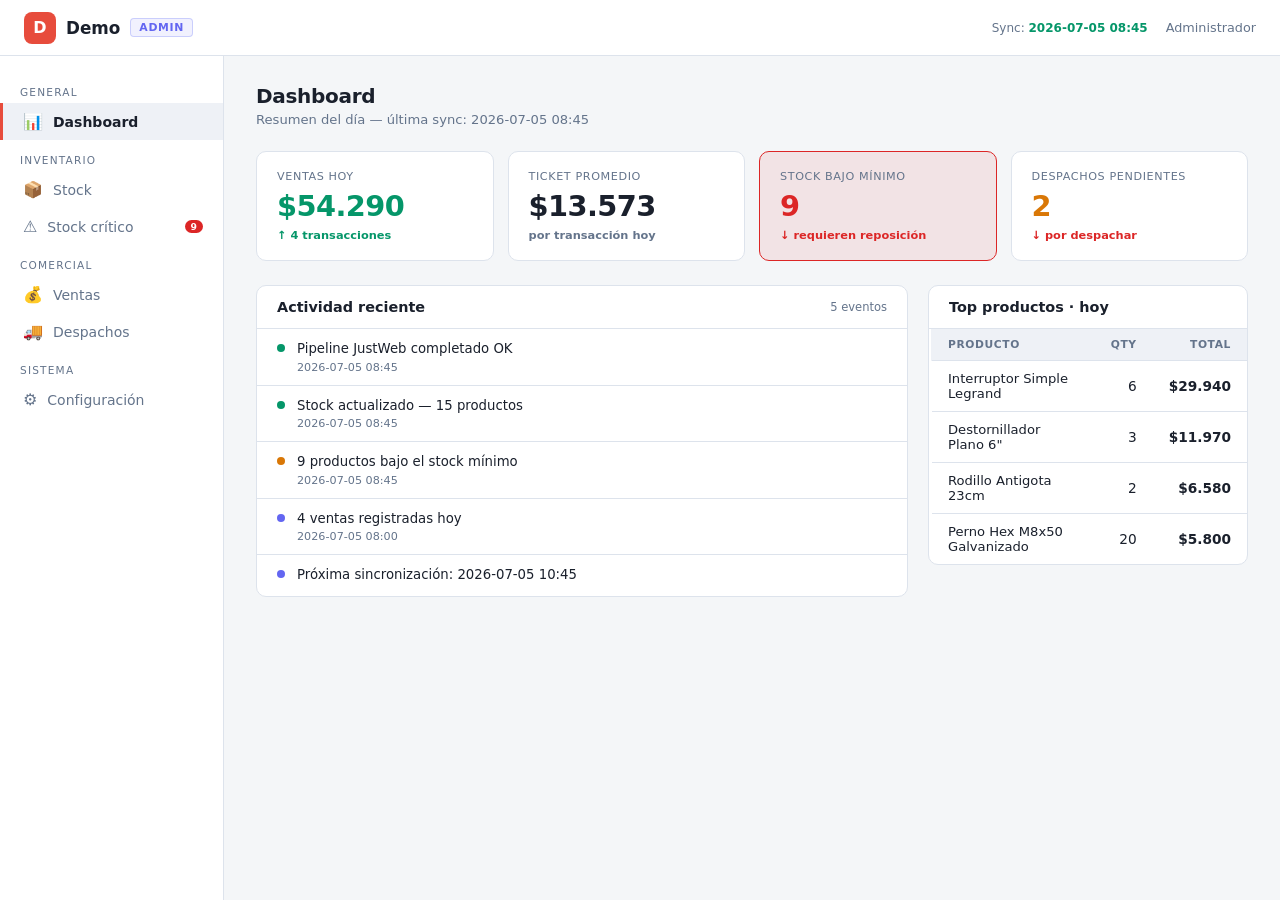
==== commit 407f9aaa: "feat: light mode paneles + secciones claras en landing (ninox/biwiser) Paneles (admin, vendedor, ope" ====
--- a/paneles/panel-admin.html
+++ b/paneles/panel-admin.html
@@ -7,20 +7,20 @@
 <style>
   :root {
     --cp: #e74c3c;
-    --bg: #0c0e14;
-    --bg-card: #141720;
-    --bg-card2: #1a1d28;
-    --border: #252838;
-    --text: #dde1ee;
-    --muted: #6b7090;
-    --ok: #22d3a5;
-    --ok-bg: rgba(34,211,165,0.09);
-    --warn: #f0a020;
-    --warn-bg: rgba(240,160,32,0.10);
-    --err: #e74c3c;
-    --err-bg: rgba(231,76,60,0.10);
-    --info: #818cf8;
-    --info-bg: rgba(129,140,248,0.10);
+    --bg: #F4F6F8;
+    --bg-card: #FFFFFF;
+    --bg-card2: #EEF1F6;
+    --border: #DDE3EC;
+    --text: #1A202C;
+    --muted: #64748B;
+    --ok: #059669;
+    --ok-bg: rgba(5,150,105,0.09);
+    --warn: #D97706;
+    --warn-bg: rgba(217,119,6,0.10);
+    --err: #DC2626;
+    --err-bg: rgba(220,38,38,0.09);
+    --info: #6366F1;
+    --info-bg: rgba(99,102,241,0.09);
     --r: 10px;
     --font: 'Segoe UI', system-ui, sans-serif;
   }
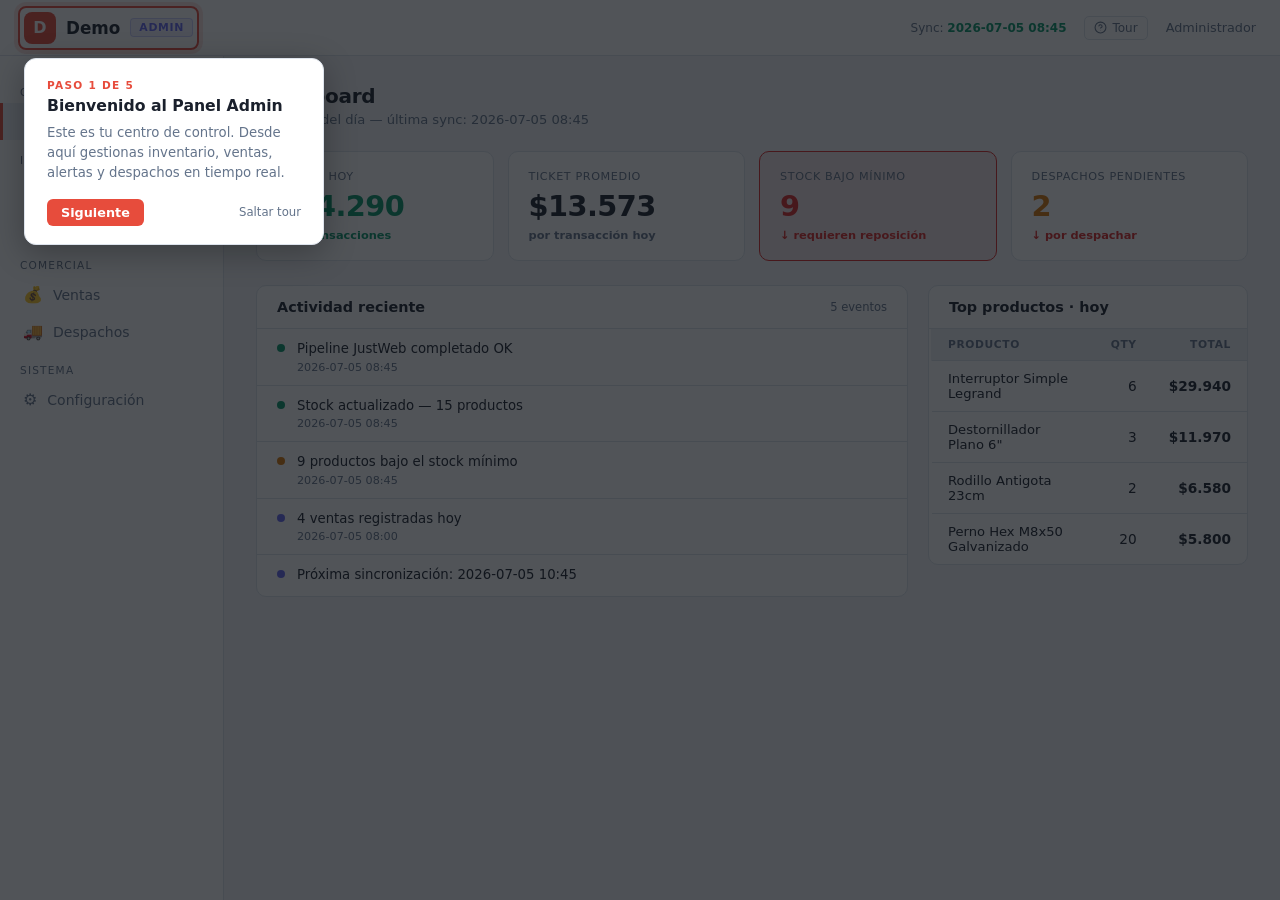
==== commit 5b5bdd5f: "feat: demo interactivo + Service Worker offline + tour de bienvenida - paneles/demo.html: hub de dem" ====
--- a/paneles/panel-admin.html
+++ b/paneles/panel-admin.html
@@ -41,6 +41,52 @@
     .nav-item { transition: none; }
   }
 
+  /* ── TOUR ────────────────────────────────────────────────────────────── */
+  .tour-backdrop {
+    position: fixed; inset: 0;
+    background: rgba(14,19,24,.72);
+    z-index: 9000;
+  }
+  .tour-box {
+    position: fixed; z-index: 9001;
+    background: var(--bg-card);
+    border: 1px solid var(--border);
+    border-radius: 12px;
+    padding: 20px 22px 18px;
+    width: 300px;
+    box-shadow: 0 8px 32px rgba(0,0,0,.28);
+    animation: pageIn .2s ease both;
+  }
+  .tour-step-label {
+    font-size: .66rem; text-transform: uppercase; letter-spacing: .12em;
+    color: var(--cp); font-weight: 700; margin-bottom: 5px;
+  }
+  .tour-title { font-size: .98rem; font-weight: 700; margin-bottom: 7px; line-height: 1.3; }
+  .tour-text  { font-size: .83rem; color: var(--muted); line-height: 1.5; margin-bottom: 16px; }
+  .tour-actions { display: flex; align-items: center; gap: 7px; }
+  .tour-btn {
+    padding: 6px 14px; border-radius: 6px; font-size: .8rem; font-weight: 600;
+    border: none; cursor: pointer; font-family: var(--font); transition: opacity .1s;
+  }
+  .tour-btn:hover { opacity: .85; }
+  .tour-btn.primary { background: var(--cp); color: #fff; }
+  .tour-btn.ghost   { background: transparent; color: var(--muted); border: 1px solid var(--border); }
+  .tour-skip { margin-left: auto; font-size: .73rem; color: var(--muted); cursor: pointer; }
+  .tour-skip:hover { color: var(--text); }
+  .tour-ring {
+    position: fixed; z-index: 8999; pointer-events: none;
+    border: 2px solid var(--cp); border-radius: 8px;
+    box-shadow: 0 0 0 4px rgba(231,76,60,.15);
+    transition: left .25s ease, top .25s ease, width .25s ease, height .25s ease;
+  }
+  .tour-trigger {
+    display: flex; align-items: center; gap: 5px;
+    font-size: .75rem; color: var(--muted); cursor: pointer;
+    background: none; border: 1px solid var(--border); border-radius: 5px;
+    padding: 4px 9px; font-family: var(--font); transition: color .12s, border-color .12s;
+  }
+  .tour-trigger:hover { color: var(--cp); border-color: var(--cp); }
+
   /* ── NAV ─────────────────────────────────────────────────────────────── */
   nav {
     display: flex; align-items: center; justify-content: space-between;
@@ -353,6 +399,14 @@
   </div>
   <div class="nav-right">
     <span class="nav-sync">Sync: <strong id="nav-sync">—</strong></span>
+    <button class="tour-trigger" onclick="Tour.start()" title="Tour de bienvenida">
+      <svg width="13" height="13" viewBox="0 0 24 24" fill="none" stroke="currentColor" stroke-width="2" stroke-linecap="round">
+        <circle cx="12" cy="12" r="10"/>
+        <path d="M9.09 9a3 3 0 0 1 5.83 1c0 2-3 3-3 3"/>
+        <circle cx="12" cy="17" r=".6" fill="currentColor" stroke="none"/>
+      </svg>
+      Tour
+    </button>
     <span class="nav-user" id="nav-user">Administrador</span>
   </div>
 </nav>
@@ -1084,6 +1138,136 @@
 renderVentas();
 renderDespachos();
 renderConfig();
+
+// ─── TOUR ─────────────────────────────────────────────────────────────────────
+const TOUR_STEPS = [
+  {
+    target: '.nav-logo', pos: 'bottom',
+    title: 'Bienvenido al Panel Admin',
+    text:  'Este es tu centro de control. Desde aquí gestionas inventario, ventas, alertas y despachos en tiempo real.',
+  },
+  {
+    target: 'aside', pos: 'right',
+    title: 'Menú de módulos',
+    text:  'Accede a Stock, Ventas, Alertas, Despachos y Configuración. Solo se muestran los módulos habilitados en tu plan.',
+  },
+  {
+    target: '#kpi-row', pos: 'bottom',
+    title: 'KPIs en tiempo real',
+    text:  'Stock crítico, ventas del día y despachos pendientes. Se actualizan con cada sincronización del ERP.',
+  },
+  {
+    target: '.nav-sync', pos: 'bottom',
+    title: 'Sincronización automática',
+    text:  'Los datos se sincronizan desde tu ERP según el horario configurado. Sin intervención manual.',
+  },
+  {
+    target: null, pos: 'center',
+    title: '¡Todo listo!',
+    text:  'Ya conoces lo esencial del Panel Admin. Explora cada sección desde el menú lateral. Puedes repetir este tour cuando quieras.',
+  },
+];
+
+const Tour = (() => {
+  let step = 0, backdrop, box, ring;
+
+  function createDOM() {
+    if (backdrop) return;
+    backdrop = Object.assign(document.createElement('div'), { className: 'tour-backdrop' });
+    backdrop.addEventListener('click', e => { if (e.target === backdrop) end(); });
+    box  = Object.assign(document.createElement('div'), { className: 'tour-box' });
+    ring = Object.assign(document.createElement('div'), { className: 'tour-ring' });
+    document.body.append(backdrop, box, ring);
+  }
+
+  function positionBox(s) {
+    const vw = window.innerWidth, vh = window.innerHeight;
+    const bw = 300;
+    if (!s.target || s.pos === 'center') {
+      box.style.left = Math.max(16, (vw - bw) / 2) + 'px';
+      box.style.top  = Math.max(16, (vh - 220) / 2) + 'px';
+      return;
+    }
+    const el = document.querySelector(s.target);
+    if (!el) { positionBox({ pos: 'center' }); return; }
+    const r = el.getBoundingClientRect();
+    let left, top;
+    if (s.pos === 'bottom') {
+      left = Math.min(Math.max(16, r.left), vw - bw - 16);
+      top  = Math.min(r.bottom + 14, vh - 220);
+    } else if (s.pos === 'right') {
+      left = Math.min(r.right + 14, vw - bw - 16);
+      top  = Math.min(Math.max(16, r.top), vh - 220);
+    } else {
+      left = (vw - bw) / 2; top = (vh - 220) / 2;
+    }
+    box.style.left = Math.max(16, left) + 'px';
+    box.style.top  = Math.max(16, top)  + 'px';
+  }
+
+  function positionRing(s) {
+    if (!s.target) { ring.style.display = 'none'; return; }
+    const el = document.querySelector(s.target);
+    if (!el) { ring.style.display = 'none'; return; }
+    const r = el.getBoundingClientRect();
+    Object.assign(ring.style, {
+      display: 'block',
+      left:    (r.left - 6)  + 'px',
+      top:     (r.top  - 6)  + 'px',
+      width:   (r.width + 12) + 'px',
+      height:  (r.height + 12) + 'px',
+    });
+  }
+
+  function render() {
+    const s = TOUR_STEPS[step];
+    const isLast  = step === TOUR_STEPS.length - 1;
+    const isFirst = step === 0;
+    positionRing(s);
+    positionBox(s);
+    box.innerHTML = `
+      <div class="tour-step-label">Paso ${step + 1} de ${TOUR_STEPS.length}</div>
+      <div class="tour-title">${s.title}</div>
+      <div class="tour-text">${s.text}</div>
+      <div class="tour-actions">
+        ${!isFirst ? `<button class="tour-btn ghost" id="t-prev">Anterior</button>` : ''}
+        <button class="tour-btn primary" id="t-next">${isLast ? 'Finalizar' : 'Siguiente'}</button>
+        ${!isLast ? `<span class="tour-skip" id="t-skip">Saltar tour</span>` : ''}
+      </div>`;
+    document.getElementById('t-next')?.addEventListener('click', () => isLast ? end() : next());
+    document.getElementById('t-prev')?.addEventListener('click', prev);
+    document.getElementById('t-skip')?.addEventListener('click', end);
+  }
+
+  function start() {
+    step = 0;
+    createDOM();
+    backdrop.style.display = ring.style.display = '';
+    box.style.display = 'block';
+    render();
+  }
+
+  function next() { step++; render(); }
+  function prev() { step--; render(); }
+
+  function end() {
+    localStorage.setItem('fs_admin_tour', '1');
+    [backdrop, box, ring].forEach(el => el?.remove());
+    backdrop = box = ring = null;
+  }
+
+  // Auto-launch en primera visita
+  if (!localStorage.getItem('fs_admin_tour')) {
+    setTimeout(start, 700);
+  }
+
+  return { start };
+})();
+
+// ─── SERVICE WORKER ───────────────────────────────────────────────────────────
+if ('serviceWorker' in navigator) {
+  navigator.serviceWorker.register('sw.js').catch(() => {});
+}
 </script>
 </body>
 </html>
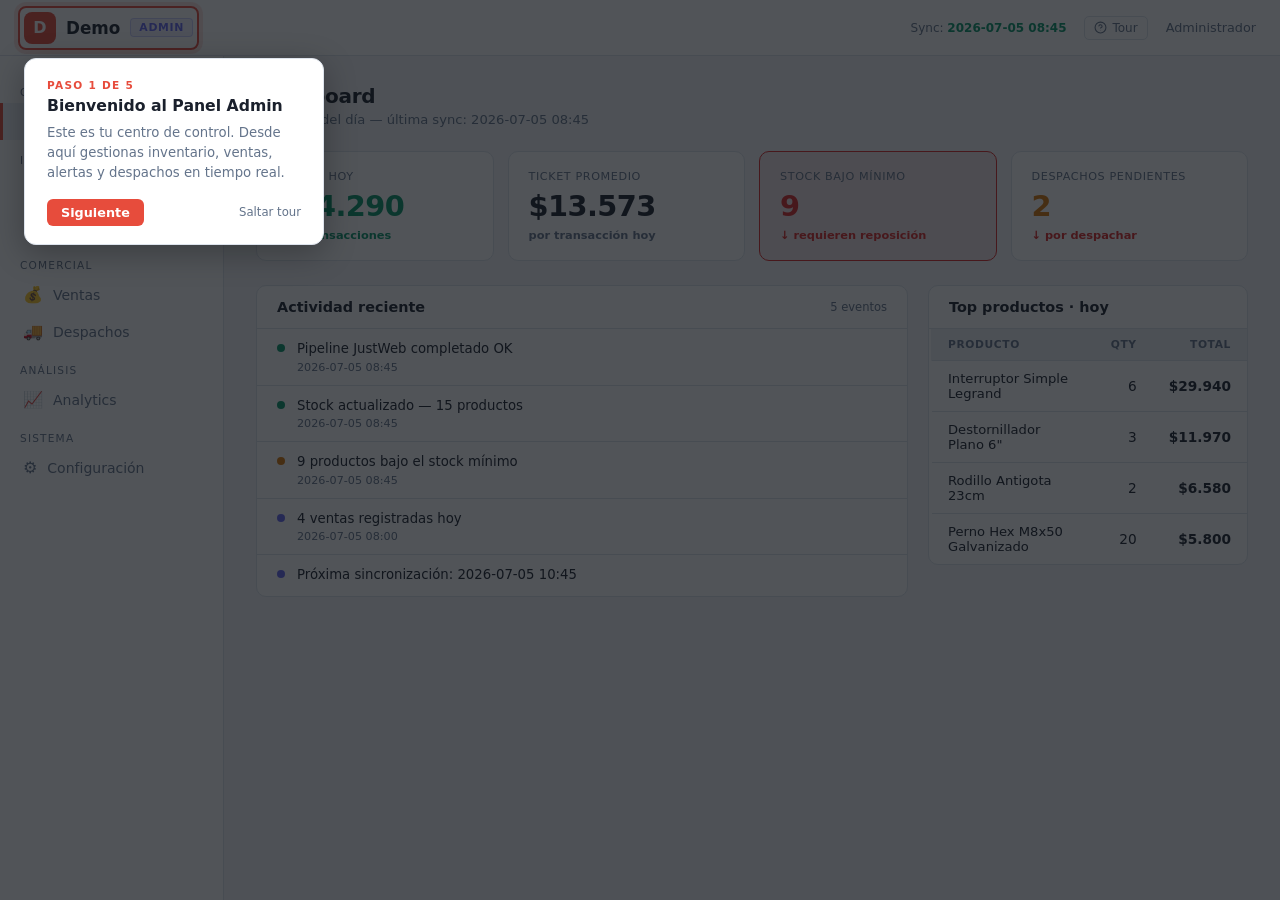
==== commit 66553720: "feat: analytics page, contact form, pricing toggle (items 7-8-9) - panel-admin: add Analytics page w" ====
--- a/paneles/panel-admin.html
+++ b/paneles/panel-admin.html
@@ -387,6 +387,25 @@
     .kpi-row { grid-template-columns: 1fr; }
     .search-input { width: 100%; }
   }
+
+  /* ── ANALYTICS ───────────────────────────────────────────────────────── */
+  .chart-grid { display: grid; grid-template-columns: 1fr 1fr; gap: 16px; margin-bottom: 16px; }
+  .chart-grid .card-full { grid-column: 1 / -1; }
+  .chart-canvas-wrap { position: relative; width: 100%; }
+  .chart-canvas-wrap canvas { display: block; width: 100% !important; max-height: 220px; }
+  .chart-legend { display: flex; flex-wrap: wrap; gap: 8px 16px; margin-top: 12px; }
+  .chart-legend-item { display: flex; align-items: center; gap: 6px; font-size: .72rem; color: var(--muted); }
+  .chart-legend-dot { width: 8px; height: 8px; border-radius: 2px; flex-shrink: 0; }
+  .analytics-kpi-row { display: grid; grid-template-columns: repeat(3,1fr); gap: 12px; margin-bottom: 16px; }
+  .analytics-kpi { background: var(--bg-card); border: 1px solid var(--border); border-radius: 10px; padding: 16px; }
+  .analytics-kpi .label { font-size: .72rem; color: var(--muted); text-transform: uppercase; letter-spacing: .06em; margin-bottom: 6px; }
+  .analytics-kpi .value { font-size: 1.5rem; font-weight: 700; font-variant-numeric: tabular-nums; }
+  .analytics-kpi .delta { font-size: .72rem; color: var(--muted); margin-top: 3px; }
+  .analytics-kpi .delta.up { color: #2ecc71; }
+  @media (max-width: 680px) {
+    .chart-grid { grid-template-columns: 1fr; }
+    .analytics-kpi-row { grid-template-columns: 1fr; }
+  }
 </style>
 </head>
 <body>
@@ -433,6 +452,11 @@
     </div>
     <div class="nav-item" onclick="showPage('despachos', this)">
       <span class="icon">🚚</span> Despachos
+    </div>
+
+    <div class="nav-section">Análisis</div>
+    <div class="nav-item" onclick="showPage('analytics', this)" id="menu-analytics">
+      <span class="icon">📈</span> Analytics
     </div>
 
     <div class="nav-section">Sistema</div>
@@ -629,6 +653,32 @@
       </div>
     </div>
 
+    <!-- ── ANALYTICS ─────────────────────────────────────────────────────── -->
+    <div class="page" id="page-analytics">
+      <h2>Analytics</h2>
+      <p class="page-sub">KPIs históricos y distribución del negocio</p>
+
+      <div class="analytics-kpi-row" id="analytics-kpi-row"></div>
+
+      <div class="chart-grid">
+        <div class="card card-full">
+          <div class="card-header"><span class="card-title">Ventas por día (últimos 12 días)</span></div>
+          <div class="chart-canvas-wrap"><canvas id="chart-ventas-dia"></canvas></div>
+          <div class="chart-legend" id="legend-ventas-dia"></div>
+        </div>
+        <div class="card">
+          <div class="card-header"><span class="card-title">Stock por categoría</span></div>
+          <div class="chart-canvas-wrap"><canvas id="chart-stock-cat"></canvas></div>
+          <div class="chart-legend" id="legend-stock-cat"></div>
+        </div>
+        <div class="card">
+          <div class="card-header"><span class="card-title">Top 5 productos por ventas</span></div>
+          <div class="chart-canvas-wrap"><canvas id="chart-top-prod"></canvas></div>
+          <div class="chart-legend" id="legend-top-prod"></div>
+        </div>
+      </div>
+    </div>
+
   </main>
 </div>
 
@@ -647,6 +697,7 @@
     despachos:     true,
     alertas:       true,
     configuracion: true,
+    analytics:     true,
   },
   alertas: {
     stock_minimo_por_categoria: {
@@ -1112,11 +1163,12 @@
 function aplicarFeatureFlags() {
   const mods = TENANT_CONFIG.modulos_activos || {};
   const map = {
-    stock:         ['menu-stock',     'page-stock'],
-    ventas:        ['menu-ventas',    'page-ventas'],
-    despachos:     ['menu-despachos', 'page-despachos'],
-    alertas:       ['menu-alertas',   'page-alertas'],
-    configuracion: ['menu-config',    'page-config'],
+    stock:         ['menu-stock',       'page-stock'],
+    ventas:        ['menu-ventas',      'page-ventas'],
+    despachos:     ['menu-despachos',   'page-despachos'],
+    alertas:       ['menu-alertas',     'page-alertas'],
+    configuracion: ['menu-config',      'page-config'],
+    analytics:     ['menu-analytics',   'page-analytics'],
   };
   Object.entries(map).forEach(([mod, [navId, pageId]]) => {
     if (mods[mod] === false) {
@@ -1138,6 +1190,188 @@
 renderVentas();
 renderDespachos();
 renderConfig();
+renderAnalytics();
+
+// ─── ANALYTICS ────────────────────────────────────────────────────────────────
+function renderAnalytics() {
+  const CP = TENANT_CONFIG.color_primario || '#e74c3c';
+
+  // ── KPI summary ──────────────────────────────────────────────────────────
+  const totalVentas   = VENTAS_DATA.reduce((s, v) => s + v.qty * v.precio, 0);
+  const totalUnidades = VENTAS_DATA.reduce((s, v) => s + v.qty, 0);
+  const totalProductos = STOCK_DATA.length;
+  const kpiData = [
+    { label: 'Ventas totales',   value: '$' + totalVentas.toLocaleString('es-CL'), delta: '+12 % vs mes anterior', up: true },
+    { label: 'Unidades vendidas', value: totalUnidades,                              delta: '+8 % vs mes anterior',  up: true },
+    { label: 'Productos en stock', value: totalProductos,                            delta: 'Sin cambios',           up: false },
+  ];
+  document.getElementById('analytics-kpi-row').innerHTML = kpiData.map(k => `
+    <div class="analytics-kpi">
+      <div class="label">${k.label}</div>
+      <div class="value">${k.value}</div>
+      <div class="delta${k.up ? ' up' : ''}">${k.delta}</div>
+    </div>`).join('');
+
+  // ── Chart helpers ────────────────────────────────────────────────────────
+  function hexToRgb(h) {
+    const r = parseInt(h.slice(1,3),16), g = parseInt(h.slice(3,5),16), b = parseInt(h.slice(5,7),16);
+    return `${r},${g},${b}`;
+  }
+
+  function initCanvas(id) {
+    const canvas = document.getElementById(id);
+    if (!canvas) return null;
+    const dpr = window.devicePixelRatio || 1;
+    const wrap = canvas.parentElement;
+    const w = wrap.clientWidth || 400;
+    const h = Math.min(200, w * 0.42);
+    canvas.width  = w * dpr;
+    canvas.height = h * dpr;
+    canvas.style.height = h + 'px';
+    const ctx = canvas.getContext('2d');
+    ctx.scale(dpr, dpr);
+    return { ctx, w, h };
+  }
+
+  // ── Bar chart: ventas por día ─────────────────────────────────────────────
+  (function chartVentasDia() {
+    const { ctx, w, h } = initCanvas('chart-ventas-dia') || {};
+    if (!ctx) return;
+
+    // Aggregate by date
+    const map = {};
+    VENTAS_DATA.forEach(v => {
+      const key = v.fecha;
+      map[key] = (map[key] || 0) + v.qty * v.precio;
+    });
+    // Fill 12 days of mock data for visual richness
+    const days = [];
+    const base = new Date('2025-01-15');
+    for (let i = 0; i < 12; i++) {
+      const d = new Date(base);
+      d.setDate(base.getDate() - (11 - i));
+      const k = d.toISOString().slice(0, 10);
+      days.push({ label: k.slice(5), val: map[k] || Math.round(50000 + Math.random() * 180000) });
+    }
+    const maxVal = Math.max(...days.map(d => d.val));
+    const pad = { t: 16, r: 12, b: 32, l: 52 };
+    const bw = Math.max(4, (w - pad.l - pad.r) / days.length - 4);
+    const step = (w - pad.l - pad.r) / days.length;
+    const chartH = h - pad.t - pad.b;
+
+    ctx.clearRect(0, 0, w, h);
+    // Grid lines
+    ctx.strokeStyle = 'rgba(255,255,255,0.06)';
+    ctx.lineWidth = 1;
+    for (let i = 0; i <= 4; i++) {
+      const y = pad.t + chartH * (1 - i / 4);
+      ctx.beginPath(); ctx.moveTo(pad.l, y); ctx.lineTo(w - pad.r, y); ctx.stroke();
+      ctx.fillStyle = 'rgba(255,255,255,0.28)';
+      ctx.font = '10px system-ui';
+      ctx.textAlign = 'right';
+      ctx.fillText('$' + Math.round(maxVal * i / 4 / 1000) + 'k', pad.l - 4, y + 3);
+    }
+    // Bars
+    days.forEach((d, i) => {
+      const barH = (d.val / maxVal) * chartH;
+      const x = pad.l + i * step + (step - bw) / 2;
+      const y = pad.t + chartH - barH;
+      const grad = ctx.createLinearGradient(0, y, 0, y + barH);
+      grad.addColorStop(0, `rgba(${hexToRgb(CP)},0.9)`);
+      grad.addColorStop(1, `rgba(${hexToRgb(CP)},0.35)`);
+      ctx.fillStyle = grad;
+      ctx.beginPath();
+      ctx.roundRect(x, y, bw, barH, [3, 3, 0, 0]);
+      ctx.fill();
+      // X label
+      ctx.fillStyle = 'rgba(255,255,255,0.35)';
+      ctx.font = '9px system-ui';
+      ctx.textAlign = 'center';
+      ctx.fillText(d.label, x + bw / 2, h - pad.b + 12);
+    });
+  })();
+
+  // ── Horizontal bar: stock por categoría ──────────────────────────────────
+  (function chartStockCat() {
+    const { ctx, w, h } = initCanvas('chart-stock-cat') || {};
+    if (!ctx) return;
+
+    const cats = {};
+    STOCK_DATA.forEach(p => { cats[p.categoria] = (cats[p.categoria] || 0) + p.stock; });
+    const entries = Object.entries(cats).sort((a, b) => b[1] - a[1]);
+    const maxVal = entries[0][1];
+    const pad = { t: 8, r: 16, b: 8, l: 90 };
+    const rowH = (h - pad.t - pad.b) / entries.length;
+    const barH = Math.min(16, rowH * 0.55);
+    const COLORS = [CP, '#3498db', '#9b59b6', '#1abc9c', '#f39c12'];
+
+    ctx.clearRect(0, 0, w, h);
+    const legend = document.getElementById('legend-stock-cat');
+    if (legend) legend.innerHTML = '';
+    entries.forEach(([cat, val], i) => {
+      const barW = ((val / maxVal) * (w - pad.l - pad.r));
+      const y = pad.t + i * rowH + (rowH - barH) / 2;
+      // Label
+      ctx.fillStyle = 'rgba(255,255,255,0.5)';
+      ctx.font = '10px system-ui';
+      ctx.textAlign = 'right';
+      ctx.fillText(cat, pad.l - 6, y + barH / 2 + 3.5);
+      // Bar
+      const color = COLORS[i % COLORS.length];
+      ctx.fillStyle = color;
+      ctx.beginPath();
+      ctx.roundRect(pad.l, y, barW, barH, 3);
+      ctx.fill();
+      // Value
+      ctx.fillStyle = 'rgba(255,255,255,0.55)';
+      ctx.font = '9px system-ui';
+      ctx.textAlign = 'left';
+      ctx.fillText(val, pad.l + barW + 5, y + barH / 2 + 3.5);
+      // Legend
+      if (legend) legend.insertAdjacentHTML('beforeend',
+        `<div class="chart-legend-item"><div class="chart-legend-dot" style="background:${color}"></div>${cat}</div>`);
+    });
+  })();
+
+  // ── Horizontal bar: top 5 productos ──────────────────────────────────────
+  (function chartTopProd() {
+    const { ctx, w, h } = initCanvas('chart-top-prod') || {};
+    if (!ctx) return;
+
+    const prods = {};
+    VENTAS_DATA.forEach(v => { prods[v.nombre] = (prods[v.nombre] || 0) + v.qty; });
+    const top5 = Object.entries(prods).sort((a, b) => b[1] - a[1]).slice(0, 5);
+    const maxVal = top5[0][1];
+    const pad = { t: 8, r: 16, b: 8, l: 110 };
+    const rowH = (h - pad.t - pad.b) / top5.length;
+    const barH = Math.min(16, rowH * 0.55);
+    const COLORS = ['#3498db', CP, '#1abc9c', '#9b59b6', '#f39c12'];
+
+    ctx.clearRect(0, 0, w, h);
+    const legend = document.getElementById('legend-top-prod');
+    if (legend) legend.innerHTML = '';
+    top5.forEach(([prod, val], i) => {
+      const barW = ((val / maxVal) * (w - pad.l - pad.r));
+      const y = pad.t + i * rowH + (rowH - barH) / 2;
+      const label = prod.length > 16 ? prod.slice(0, 15) + '…' : prod;
+      ctx.fillStyle = 'rgba(255,255,255,0.5)';
+      ctx.font = '10px system-ui';
+      ctx.textAlign = 'right';
+      ctx.fillText(label, pad.l - 6, y + barH / 2 + 3.5);
+      const color = COLORS[i % COLORS.length];
+      ctx.fillStyle = color;
+      ctx.beginPath();
+      ctx.roundRect(pad.l, y, barW, barH, 3);
+      ctx.fill();
+      ctx.fillStyle = 'rgba(255,255,255,0.55)';
+      ctx.font = '9px system-ui';
+      ctx.textAlign = 'left';
+      ctx.fillText(val + ' u.', pad.l + barW + 5, y + barH / 2 + 3.5);
+      if (legend) legend.insertAdjacentHTML('beforeend',
+        `<div class="chart-legend-item"><div class="chart-legend-dot" style="background:${color}"></div>${prod}</div>`);
+    });
+  })();
+}
 
 // ─── TOUR ─────────────────────────────────────────────────────────────────────
 const TOUR_STEPS = [
